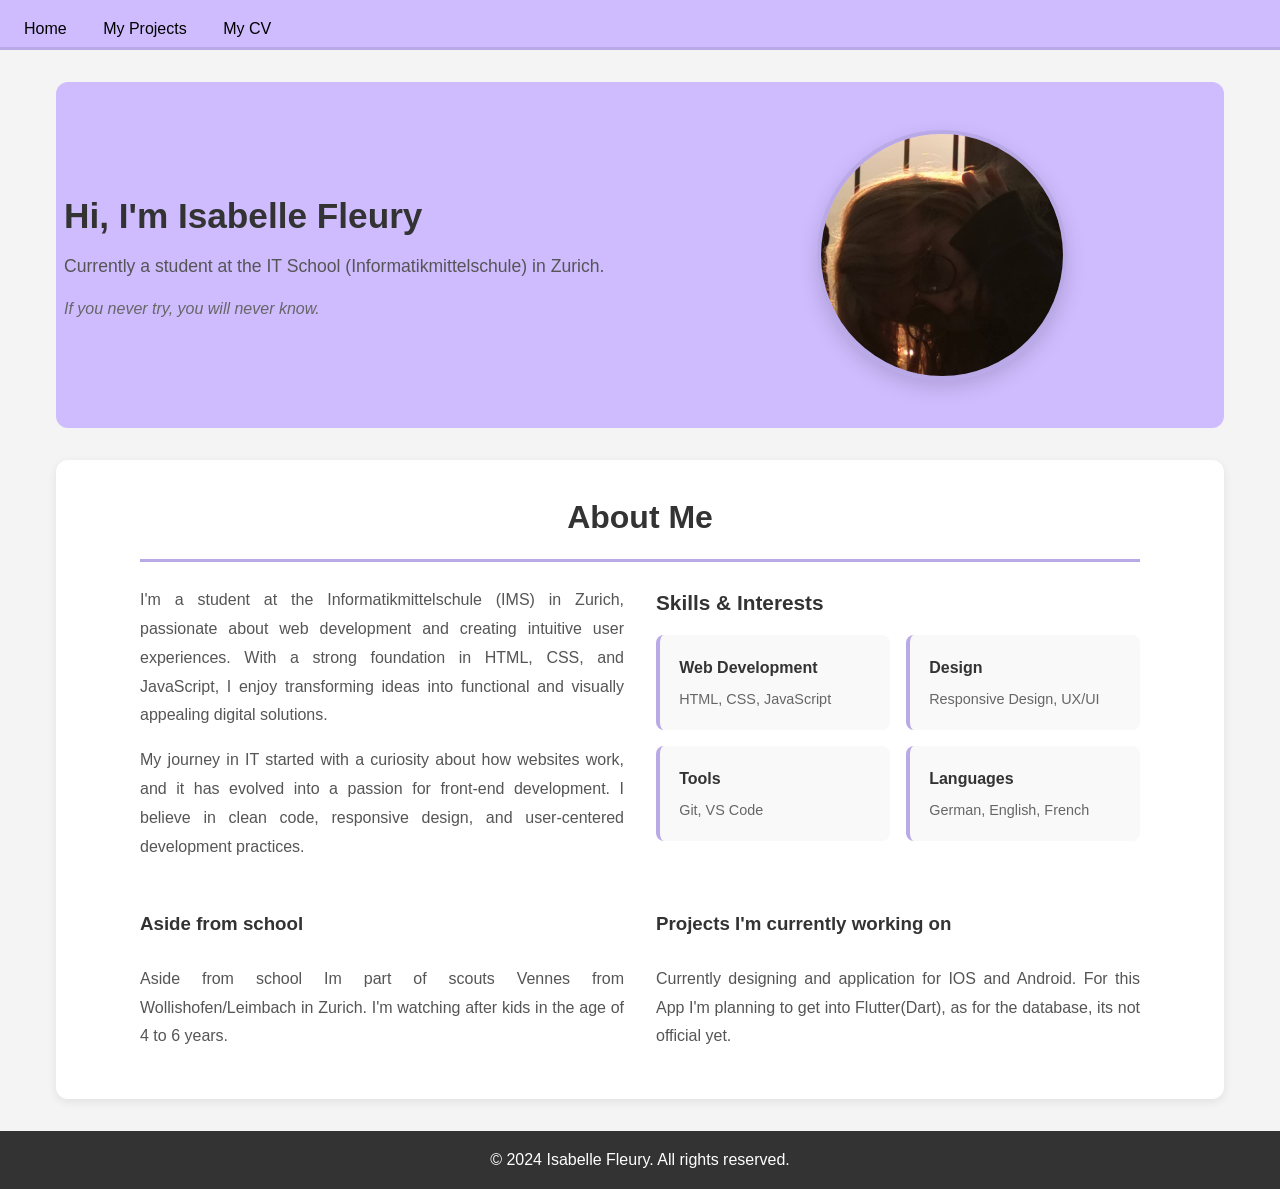
==== index.html @ 9b1eb8cd "Spaces" ====
<!DOCTYPE html>
<html lang="en">

<head>
    <meta charset="UTF-8">
    <meta name="viewport" content="width=device-width, initial-scale=1.0">


    <title>Portfolio - Isabelle Fleury</title>
    <link rel="stylesheet" href="style.css">
</head>

<body>
    <nav class="navbar">
        <div class="container">
            <a class="nav-links" href="index.html">Home</a>
            <a class="nav-links" href="projects.html">My Projects</a>
            <a class="nav-links" href="cv.html">My CV</a>
        </div>
    </nav>

    <main>
        <section class="hero">
            <div class="hero-content">
                <div class="hero-text">
                    <h1>Hi, I'm Isabelle Fleury</h1>
                    <p class="hero-subtitle">
                        Currently a student at the IT School (Informatikmittelschule) in Zurich.
                    </p>
                    <p class="hero-tagline">If you never try, you will never know.</p>
                </div>
                <div class="hero-image">
                    <img src="/img/Izzy.jpg" alt="Isabelle Fleury" class="profile-pic">
                </div>
            </div>
        </section>

        <section id="about" class="about">
            <div class="about-container">
                <h2>About Me</h2>
                <div class="about-content">
                    <div class="about-text">
                        <p>
                            I'm a student at the Informatikmittelschule (IMS) in Zurich, passionate about web
                            development and creating intuitive user experiences. With a strong foundation in HTML, CSS,
                            and JavaScript, I enjoy transforming ideas into functional and visually appealing digital
                            solutions.
                        </p>
                        <p>
                            My journey in IT started with a curiosity about how websites work, and it has evolved into a
                            passion for front-end development. I believe in clean code, responsive design, and
                            user-centered development practices.
                        </p>
                    </div>

                    <div class="skills-section">
                        <h3>Skills & Interests</h3>
                        <div class="skills-grid">
                            <div class="skill-item">
                                <h4>Web Development</h4>
                                <p>HTML, CSS, JavaScript</p>
                            </div>
                            <div class="skill-item">
                                <h4>Design</h4>
                                <p>Responsive Design, UX/UI</p>
                            </div>
                            <div class="skill-item">
                                <h4>Tools</h4>
                                <p>Git, VS Code</p>
                            </div>
                            <div class="skill-item">
                                <h4>Languages</h4>
                                <p>German, English, French</p>
                            </div>
                        </div>
                    </div>

                    <div class="about-text">
                        <h3>Aside from school</h3> <br>
                        <p>
                            Aside from school Im part of scouts Vennes from Wollishofen/Leimbach in Zurich. I'm watching
                            after kids in the age of 4 to 6 years.
                        </p>
                    </div>


                    <div class="about-text">
                        <h3>Projects I'm currently working on</h3> <br>
                        <p>
                            Currently designing and application for IOS and Android.
                            For this App I'm planning to get into Flutter(Dart), as for the database, its not official
                            yet.
                        </p>
                    </div>
                </div>
            </div>
        </section>




    </main>

    <footer>
        <p>&copy; 2024 Isabelle Fleury. All rights reserved.</p>
    </footer>
</body>

</html>
---- style.css ----
* {
    margin: 0;
    padding: 0;
    box-sizing: border-box;
}



body {
    font-family: Arial, sans-serif;
    line-height: 1.6;
    color: #333;
    background-color: #f4f4f4;
}

header {
    background-color: #333;
    color: #fff;
    padding: 1rem;
    text-align: center;
}


main {
    max-width: 1200px;
    margin: 2rem auto;
    padding: 0 1rem;
}

footer {
    background-color: #333;
    color: #fff;
    text-align: center;
    padding: 1rem;
    margin-top: 2rem;
}

/* Navigation bar*/

.links {
    color: blue;
    font-weight: bold;
    text-decoration: none;
}

.nav-links {
    color: black;
    text-decoration: none;
}

nav {
    background-color: #444;
    padding: 0.5rem;
}

nav a {
    color: #fff;
    text-decoration: none;
    padding: 0.5rem 1rem;
    display: inline-block;
    border-top-left-radius: 20%;
    border-top-right-radius: 20%;
}

nav a:hover {
    background-color: #baa9e7;
    text-decoration: none;

}

.navbar {
    color: black;
    background-color: #cfbcff;
    width: 100%;
    height: 50px;
    border-bottom: solid #baa9e7;
}

/* Home site - Landing page */
.logo {
    color: black;
}

.contact {
    color: black;
}

.hero {
    color: black;
    padding: 3rem 0;
    background: #cfbcff;
    border-radius: 12px;
    margin-bottom: 2rem;
}

.hero-content {
    display: flex;
    align-items: center;
    justify-content: space-between;
    gap: 2rem;
    flex-wrap: wrap;
}

.hero-text {
    flex: 1;
    min-width: 300px;
    padding-left: 0.5rem;
}

.hero-text h1 {
    font-size: 2.2rem;
    color: #333;
    margin-bottom: 0.5rem;
}

.hero-subtitle {
    font-size: 1.1rem;
    color: #555;
    margin-bottom: 1rem;
    line-height: 1.6;
}

.hero-tagline {
    font-size: 1rem;
    color: #666;
    font-style: italic;
}

.hero-image {
    flex: 1;
    min-width: 250px;
    display: flex;
    justify-content: center;
    align-items: center;
}

.profile-pic {
    width: 250px;
    height: 250px;
    border-radius: 50%;
    border: 4px solid #baa9e7;
    object-fit: cover;
    box-shadow: 0 8px 20px rgba(0, 0, 0, 0.15);
    transition: transform 0.3s ease;
}

.profile-pic:hover {
    transform: scale(1.05);
}

.about {
    background-color: #fff;
    padding: 2rem;
    border-radius: 12px;
    box-shadow: 0 3px 10px rgba(0, 0, 0, 0.08);
}

.about-container {
    max-width: 1000px;
    margin: 0 auto;
}

.about h2 {
    font-size: 2rem;
    color: #333;
    margin-bottom: 1.5rem;
    text-align: center;
    border-bottom: 3px solid #baa9e7;
    padding-bottom: 1rem;
}

.about-content {
    display: grid;
    grid-template-columns: 1fr 1fr;
    gap: 2rem;
}

.about-text p {
    color: #555;
    line-height: 1.8;
    margin-bottom: 1rem;
    text-align: justify;
}

.skills-section h3 {
    font-size: 1.3rem;
    color: #333;
    margin-bottom: 1rem;
}

.skills-grid {
    display: grid;
    grid-template-columns: repeat(2, 1fr);
    gap: 1rem;
}

.skill-item {
    background-color: #f9f9f9;
    padding: 1.2rem;
    border-radius: 8px;
    border-left: 4px solid #baa9e7;
    transition: transform 0.2s ease, box-shadow 0.2s ease;
}

.skill-item:hover {
    transform: translateY(-2px);
    box-shadow: 0 4px 12px rgba(0, 0, 0, 0.1);
}

.skill-item h4 {
    color: #333;
    margin-bottom: 0.5rem;
    font-size: 1rem;
}

.skill-item p {
    color: #666;
    font-size: 0.9rem;
}

.about-hero-content {
    color: black;
}

/* Project cards + modal */
.card-grid {
    display: flex;
    flex-wrap: wrap;
    justify-content: left;
    gap: 1rem;
    margin-top: 1rem;
}

.card {
    width: 240px;
    height: 340px;
    background-color: #fff;
    border: 1px solid #ddd;
    border-radius: 10px;
    padding: 0.8rem;
    box-shadow: 0 3px 8px rgba(0, 0, 0, 0.06);
    cursor: pointer;
    transition: transform 0.2s ease, box-shadow 0.2s ease;
    display: flex;
    flex-direction: column;
    justify-content: flex-start;
    align-items: stretch;
    overflow: hidden;
}

.project-preview {
    width: 100%;
    height: 160px;
    object-fit: cover;
    border-radius: 8px;
    margin-bottom: 0.6rem;
}


.card:hover {
    transform: translateY(-4px);
    box-shadow: 0 6px 14px rgba(0, 0, 0, 0.1);
}

.card h3 {
    margin-bottom: 0.5rem;
    font-size: 1.1rem;
    color: #333;
}

.card p {
    color: #555;
    font-size: 0.95rem;
    line-height: 1.4;
}

.project-preview {
    width: 100%;
    height: 140px;
    object-fit: cover;
    border-radius: 8px;
    margin-bottom: 0.8rem;
}

.modal-action-button {
    display: none;
    margin-top: 1rem;
    background-color: #5b49d9;
    color: #fff;
    padding: 0.6rem 1rem;
    border-radius: 6px;
    text-decoration: none;
    font-weight: 600;
    border: 1px solid transparent;
    transition: background-color 0.2s ease, transform 0.2s ease;
}

.modal-action-button:hover {
    background-color: #4e3fc0;
    transform: translateY(-1px);
}

.modal-overlay {
    position: fixed;
    inset: 0;
    display: none;
    justify-content: center;
    align-items: center;
    background-color: rgba(0, 0, 0, 0.5);
    z-index: 1000;
}

.modal-overlay.active {
    display: flex;
}

.modal {
    background: #fff;
    border-radius: 12px;
    border: 1px solid #ccc;
    box-shadow: 0 10px 25px rgba(0, 0, 0, 0.2);
    max-width: 520px;
    width: 90%;
    padding: 1.2rem;
    position: relative;
}

.modal-close {
    position: absolute;
    top: 0.6rem;
    right: 0.6rem;
    border: none;
    background: transparent;
    font-size: 1.3rem;
    cursor: pointer;
}

.modal-image {
    display: block;
    width: 100%;
    max-height: 220px;
    object-fit: cover;
    border-radius: 8px;
    margin-bottom: 0.8rem;
}

.modal h2 {
    margin-bottom: 0.7rem;
}

.modal-details {
    margin-top: 0.4rem;
    color: #444;
    line-height: 1.45;
}

@media (max-width: 600px) {
    .navbar {
        height: auto;
        padding: 0.8rem;
    }

    .card {
        padding: 0.9rem;
    }

    .hero-content {
        flex-direction: column;
        text-align: center;
    }

    .hero-text h1 {
        font-size: 1.8rem;
    }

    .about-content {
        grid-template-columns: 1fr;
    }

    .skills-grid {
        grid-template-columns: 1fr;
    }

    .profile-pic {
        width: 200px;
        height: 200px;
    }

    .about h2 {
        font-size: 1.5rem;
    }
}

/* Pixelart Game Styles */
.pixel-title {
    font-family: 'Press Start 2P', cursive;
    color: #333;
    text-align: center;
    margin-bottom: 1rem;
    font-size: 1.5rem;
    letter-spacing: 2px;
}

.game-instructions {
    font-family: 'Press Start 2P', cursive;
    color: #666;
    text-align: center;
    margin-bottom: 1rem;
    font-size: 0.6rem;
}

.game-container {
    position: relative;
    width: 100%;
    height: 600px;
    background: linear-gradient(180deg, #87CEEB 0%, #E0F6FF 100%);
    border: 4px solid #333;
    margin: 1rem 0;
    overflow: hidden;
    box-shadow: 8px 8px 0px rgba(0, 0, 0, 0.2);
}

.game-sky {
    position: absolute;
    width: 100%;
    height: 450px;
    background: linear-gradient(180deg, #87CEEB 0%, #E0F6FF 100%);
}

.game-ground {
    position: absolute;
    bottom: 0;
    width: 100%;
    height: 150px;
    background:
        repeating-linear-gradient(90deg,
            #2D5016 0px,
            #2D5016 40px,
            #3A6B1F 40px,
            #3A6B1F 80px),
        repeating-linear-gradient(0deg,
            #228B22 0px,
            #228B22 30px,
            #1a6b1a 30px,
            #1a6b1a 60px,
            #2D5016 60px,
            #2D5016 90px,
            #3A6B1F 90px,
            #3A6B1F 120px);
    background-size: 80px 120px;
    border-top: 4px solid #333;
    box-shadow: inset 0 0 0 2px #333;
}

/* Player Character - Izzy Profile Picture */
.player {
    position: absolute;
    width: 80px;
    height: 80px;
    bottom: 150px;
    left: 350px;
    border-radius: 50%;
    background: url('/img/Izzy.jpg') center/cover no-repeat;
    border: 3px solid #333;
    box-shadow: 0 4px 8px rgba(0, 0, 0, 0.3);
    box-sizing: border-box;
}

/* Project Blocks - Pixelart Style */
.project-block {
    position: absolute;
    width: 100px;
    height: 100px;
    background: #FFA500 100%;
    border: 3px solid #333;
    cursor: pointer;
    transition: transform 0.1s;
    display: flex;
    align-items: center;
    justify-content: center;
    box-shadow: 3px 3px 0px rgba(0, 0, 0, 0.3), inset -2px -2px 0px rgba(0, 0, 0, 0.2);
}

.project-block:hover {
    transform: scale(1.05);
}

.block-content {
    font-family: 'Press Start 2P', cursive;
    font-size: 1.2rem;
    color: #333;
    font-weight: bold;
    text-shadow: 2px 2px 0px rgba(0, 0, 0, 0.3);
}

.block-image {
    width: 100%;
    height: 100%;
    object-fit: cover;
    border: 2px solid #333;
}

/* Pixelart Modal */
.pixel-modal-overlay {
    position: fixed;
    inset: 0;
    display: none;
    justify-content: center;
    align-items: center;
    background-color: rgba(0, 0, 0, 0.7);
    z-index: 1000;
}

.pixel-modal-overlay.active {
    display: flex;
}

.pixel-modal {
    background: #FFA500 50%;
    border: 6px solid #333;
    box-shadow: 10px 10px 0px rgba(0, 0, 0, 0.4);
    max-width: 800px;
    width: 90%;
    padding: 2rem;
    position: relative;
}

.pixel-modal-header {
    display: flex;
    justify-content: space-between;
    align-items: center;
    margin-bottom: 1.5rem;
    border-bottom: 3px dashed #333;
    padding-bottom: 1rem;
}

.pixel-modal-header h2 {
    font-family: 'Press Start 2P', cursive;
    color: #333;
    font-size: 1.2rem;
    margin: 0;
}

.pixel-modal-close {
    font-family: 'Press Start 2P', cursive;
    background: #FF6B6B;
    color: #fff;
    border: 3px solid #333;
    padding: 0.5rem 1rem;
    cursor: pointer;
    font-size: 1rem;
    box-shadow: 3px 3px 0px rgba(0, 0, 0, 0.3);
    transition: all 0.1s;
}

.pixel-modal-close:hover {
    transform: translate(-2px, -2px);
    box-shadow: 5px 5px 0px rgba(0, 0, 0, 0.3);
}

.pixel-modal-close:active {
    transform: translate(0, 0);
    box-shadow: 2px 2px 0px rgba(0, 0, 0, 0.3);
}

.pixel-modal-content {
    text-align: center;
}

.pixel-modal-image {
    width: 100%;
    max-width: 300px;
    height: auto;
    border: 3px solid #333;
    margin-bottom: 1.5rem;
    box-shadow: 4px 4px 0px rgba(0, 0, 0, 0.3);
}

.pixel-text {
    font-family: 'Press Start 2P', cursive;
    color: #333;
    font-size: 1rem;
    line-height: 1.6;
    margin-bottom: 1rem;
    background: rgba(255, 255, 255, 0.5);
    padding: 1rem;
    border: 2px solid #333;
}

.pixel-button {
    display: inline-block;
    font-family: 'Press Start 2P', cursive;
    background: #5b49d9;
    color: #fff;
    padding: 0.8rem 1.5rem;
    border: 3px solid #333;
    text-decoration: none;
    font-size: 0.7rem;
    cursor: pointer;
    box-shadow: 4px 4px 0px rgba(0, 0, 0, 0.3);
    transition: all 0.1s;
    margin-top: 1rem;
}

.pixel-button:hover {
    transform: translate(-2px, -2px);
    box-shadow: 6px 6px 0px rgba(0, 0, 0, 0.3);
}

.pixel-button:active {
    transform: translate(0, 0);
    box-shadow: 2px 2px 0px rgba(0, 0, 0, 0.3);
}
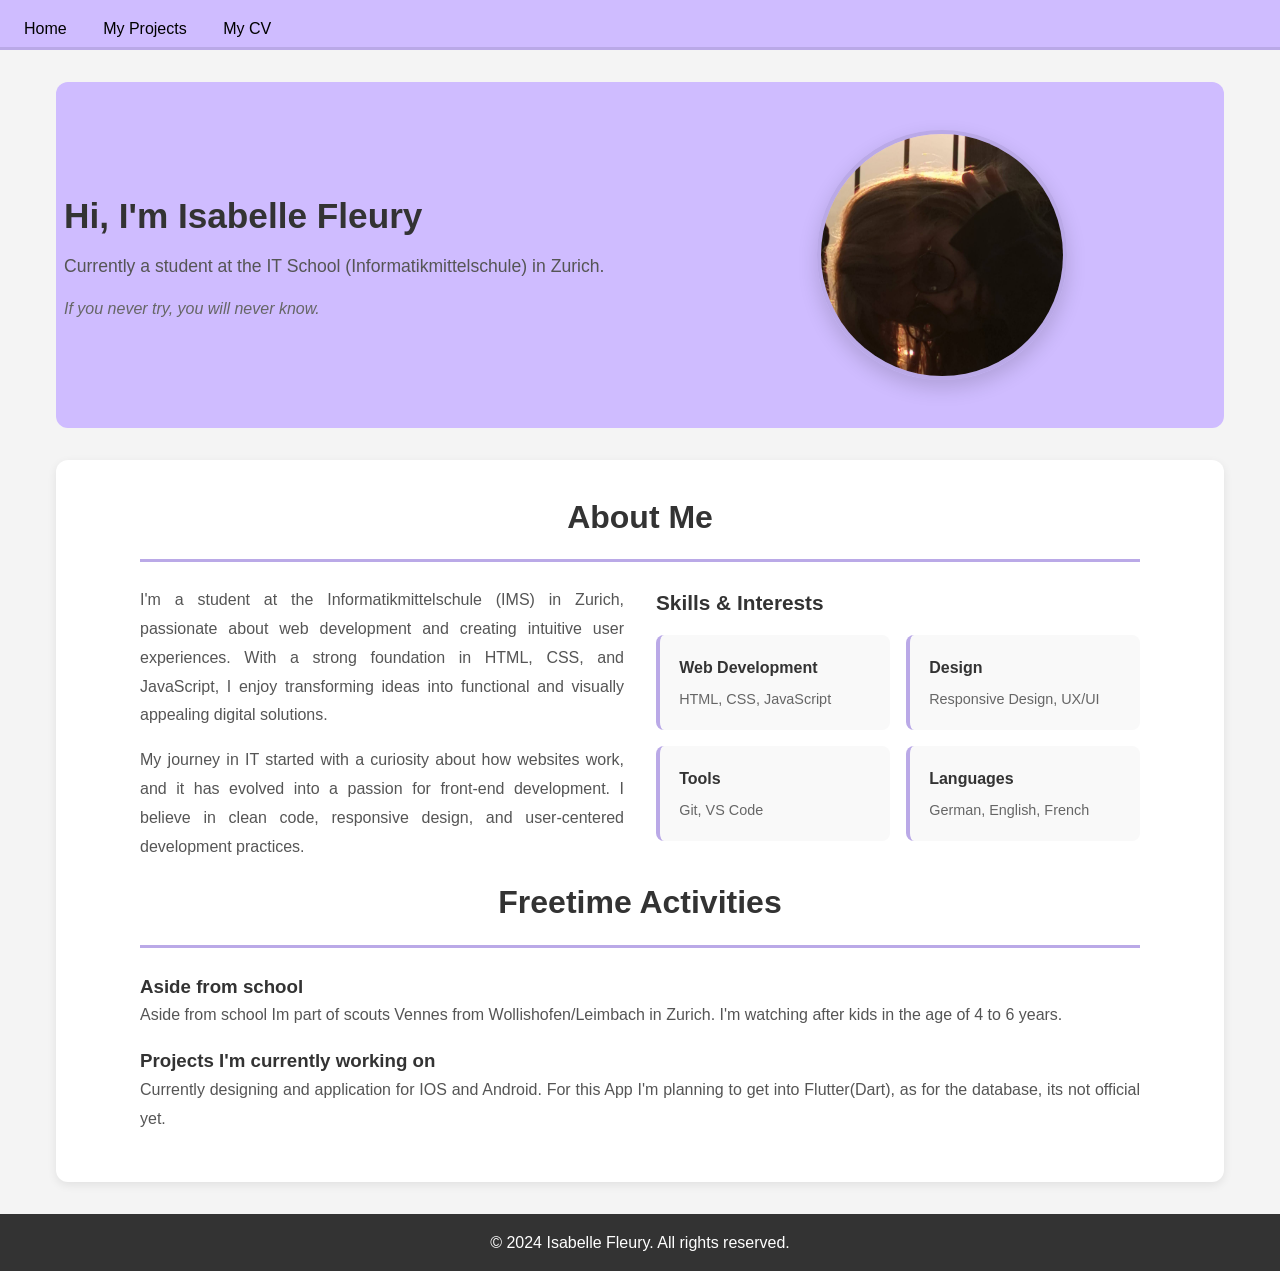
==== commit 30787ef4: "Home deisgn" ====
--- a/index.html
+++ b/index.html
@@ -74,23 +74,29 @@
                             </div>
                         </div>
                     </div>
-
+                </div>
+                <div classe="about-content">
+                    <h2>Freetime Activities</h2>
                     <div class="about-text">
-                        <h3>Aside from school</h3> <br>
-                        <p>
-                            Aside from school Im part of scouts Vennes from Wollishofen/Leimbach in Zurich. I'm watching
-                            after kids in the age of 4 to 6 years.
-                        </p>
-                    </div>
+                        <div>
+                            <h3>Aside from school</h3>
+                            <p>
+                                Aside from school Im part of scouts Vennes from Wollishofen/Leimbach in Zurich. I'm
+                                watching
+                                after kids in the age of 4 to 6 years.
+                            </p>
 
 
-                    <div class="about-text">
-                        <h3>Projects I'm currently working on</h3> <br>
-                        <p>
-                            Currently designing and application for IOS and Android.
-                            For this App I'm planning to get into Flutter(Dart), as for the database, its not official
-                            yet.
-                        </p>
+                            <div>
+                                <h3>Projects I'm currently working on</h3>
+                                <p>
+                                    Currently designing and application for IOS and Android.
+                                    For this App I'm planning to get into Flutter(Dart), as for the database, its not
+                                    official
+                                    yet.
+                                </p>
+                            </div>
+                        </div>
                     </div>
                 </div>
             </div>
--- a/style.css
+++ b/style.css
@@ -181,6 +181,7 @@
     margin-bottom: 1rem;
     text-align: justify;
 }
+
 
 .skills-section h3 {
     font-size: 1.3rem;
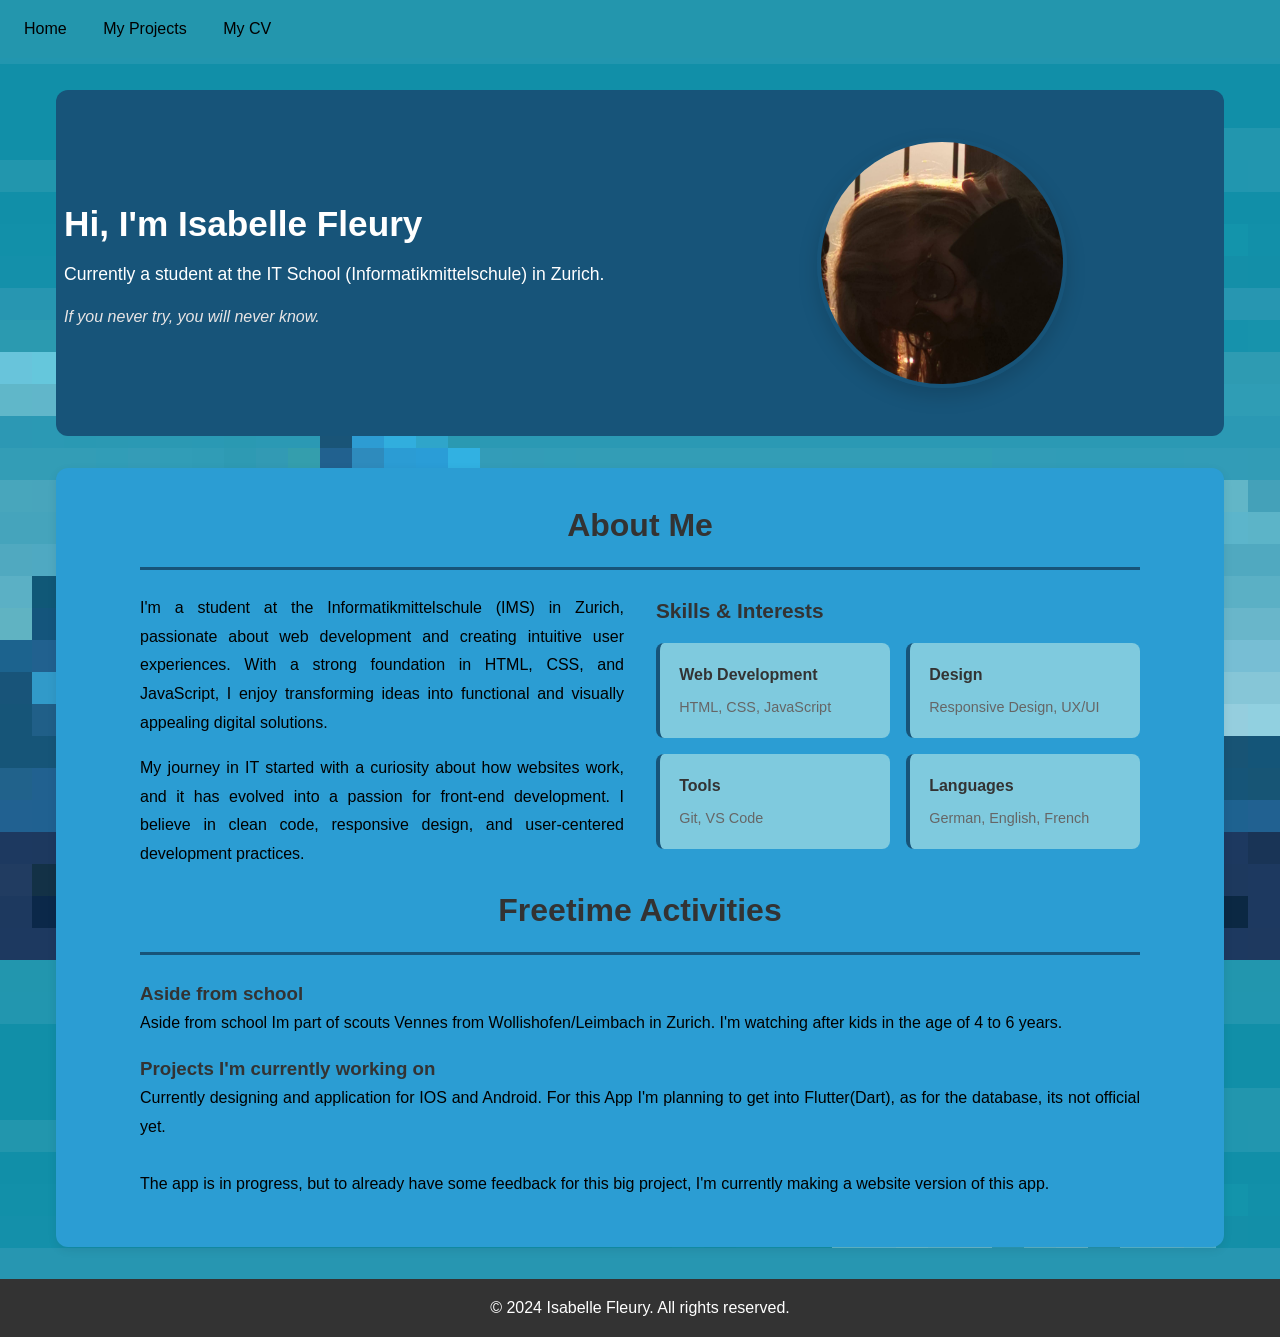
==== commit 55713327: "Color changes / pixel style" ====
--- a/index.html
+++ b/index.html
@@ -10,7 +10,7 @@
     <link rel="stylesheet" href="style.css">
 </head>
 
-<body>
+<body class="background">
     <nav class="navbar">
         <div class="container">
             <a class="nav-links" href="index.html">Home</a>
@@ -86,14 +86,16 @@
                                 after kids in the age of 4 to 6 years.
                             </p>
 
-
                             <div>
                                 <h3>Projects I'm currently working on</h3>
                                 <p>
                                     Currently designing and application for IOS and Android.
                                     For this App I'm planning to get into Flutter(Dart), as for the database, its not
-                                    official
-                                    yet.
+                                    official yet.
+                                    <br><br>
+                                    The app is in progress, but to already have some feedback for this big project, I'm
+                                    currently making a website
+                                    version of this app.
                                 </p>
                             </div>
                         </div>
@@ -101,10 +103,6 @@
                 </div>
             </div>
         </section>
-
-
-
-
     </main>
 
     <footer>
--- a/style.css
+++ b/style.css
@@ -4,13 +4,15 @@
     box-sizing: border-box;
 }
 
-
-
 body {
     font-family: Arial, sans-serif;
     line-height: 1.6;
     color: #333;
     background-color: #f4f4f4;
+}
+
+.background {
+    background-image: url("./img/site-background.png");
 }
 
 header {
@@ -19,7 +21,6 @@
     padding: 1rem;
     text-align: center;
 }
-
 
 main {
     max-width: 1200px;
@@ -49,7 +50,7 @@
 }
 
 nav {
-    background-color: #444;
+    background-color: #2396ad;
     padding: 0.5rem;
 }
 
@@ -58,17 +59,15 @@
     text-decoration: none;
     padding: 0.5rem 1rem;
     display: inline-block;
-    border-top-left-radius: 20%;
-    border-top-right-radius: 20%;
+    border-radius: 12px;
 }
 
 nav a:hover {
-    background-color: #baa9e7;
+    background-color: #2b9dd3;
     text-decoration: none;
-
-}
-
-.navbar {
+}
+
+nav a .navbar {
     color: black;
     background-color: #cfbcff;
     width: 100%;
@@ -82,13 +81,13 @@
 }
 
 .contact {
-    color: black;
+    color: white;
 }
 
 .hero {
-    color: black;
+    color: white;
     padding: 3rem 0;
-    background: #cfbcff;
+    background: #175479;
     border-radius: 12px;
     margin-bottom: 2rem;
 }
@@ -109,20 +108,20 @@
 
 .hero-text h1 {
     font-size: 2.2rem;
-    color: #333;
+    color: white;
     margin-bottom: 0.5rem;
 }
 
 .hero-subtitle {
     font-size: 1.1rem;
-    color: #555;
+    color: white;
     margin-bottom: 1rem;
     line-height: 1.6;
 }
 
 .hero-tagline {
     font-size: 1rem;
-    color: #666;
+    color: rgb(232, 229, 229);
     font-style: italic;
 }
 
@@ -138,7 +137,7 @@
     width: 250px;
     height: 250px;
     border-radius: 50%;
-    border: 4px solid #baa9e7;
+    border: 4px solid #175479;
     object-fit: cover;
     box-shadow: 0 8px 20px rgba(0, 0, 0, 0.15);
     transition: transform 0.3s ease;
@@ -149,7 +148,7 @@
 }
 
 .about {
-    background-color: #fff;
+    background-color: #2b9dd3;
     padding: 2rem;
     border-radius: 12px;
     box-shadow: 0 3px 10px rgba(0, 0, 0, 0.08);
@@ -165,7 +164,7 @@
     color: #333;
     margin-bottom: 1.5rem;
     text-align: center;
-    border-bottom: 3px solid #baa9e7;
+    border-bottom: 3px solid #175479;
     padding-bottom: 1rem;
 }
 
@@ -176,12 +175,11 @@
 }
 
 .about-text p {
-    color: #555;
+    color: black;
     line-height: 1.8;
     margin-bottom: 1rem;
     text-align: justify;
 }
-
 
 .skills-section h3 {
     font-size: 1.3rem;
@@ -196,10 +194,10 @@
 }
 
 .skill-item {
-    background-color: #f9f9f9;
+    background-color: #7fcade;
     padding: 1.2rem;
     border-radius: 8px;
-    border-left: 4px solid #baa9e7;
+    border-left: 4px solid #175479;
     transition: transform 0.2s ease, box-shadow 0.2s ease;
 }
 
@@ -423,42 +421,62 @@
 
 .game-sky {
     position: absolute;
-    width: 100%;
-    height: 450px;
+    top: 0;
+    left: 0;
+    width: 100%;
+    height: 460px;
     background: linear-gradient(180deg, #87CEEB 0%, #E0F6FF 100%);
+    overflow: hidden;
+}
+
+.game-sky img {
+    position: absolute;
+    top: 0;
+    left: 0;
+    width: 100%;
+    height: 100%;
+    object-fit: cover;
+    display: block;
 }
 
 .game-ground {
     position: absolute;
     bottom: 0;
     width: 100%;
-    height: 150px;
+    height: 140px;
     background:
+        linear-gradient(180deg, #6f3f20 0%, #6f3f20 30%, #4f2a16 30%, #4f2a16 50%, #381f11 50%, #381f11 100%),
         repeating-linear-gradient(90deg,
-            #2D5016 0px,
-            #2D5016 40px,
-            #3A6B1F 40px,
-            #3A6B1F 80px),
+            rgba(255, 255, 255, 0.08) 0px,
+            rgba(255, 255, 255, 0.08) 16px,
+            transparent 16px,
+            transparent 32px),
         repeating-linear-gradient(0deg,
-            #228B22 0px,
-            #228B22 30px,
-            #1a6b1a 30px,
-            #1a6b1a 60px,
-            #2D5016 60px,
-            #2D5016 90px,
-            #3A6B1F 90px,
-            #3A6B1F 120px);
-    background-size: 80px 120px;
-    border-top: 4px solid #333;
-    box-shadow: inset 0 0 0 2px #333;
+            rgba(255, 255, 255, 0.08) 0px,
+            rgba(255, 255, 255, 0.08) 16px,
+            transparent 16px,
+            transparent 32px),
+        repeating-linear-gradient(90deg,
+            rgba(0, 0, 0, 0.08) 0px,
+            rgba(0, 0, 0, 0.08) 8px,
+            transparent 8px,
+            transparent 16px),
+        repeating-linear-gradient(0deg,
+            rgba(0, 0, 0, 0.08) 0px,
+            rgba(0, 0, 0, 0.08) 8px,
+            transparent 8px,
+            transparent 16px);
+    background-size: 32px 32px, 32px 32px, 32px 32px, 16px 16px, 16px 16px;
+    background-blend-mode: normal, normal, normal, multiply, multiply;
+    border-top: 4px solid #331a0c;
+    box-shadow: inset 0 0 0 2px #331a0c;
 }
 
 /* Player Character - Izzy Profile Picture */
 .player {
     position: absolute;
-    width: 80px;
-    height: 80px;
-    bottom: 150px;
+    width: 70px;
+    height: 70px;
     left: 350px;
     border-radius: 50%;
     background: url('/img/Izzy.jpg') center/cover no-repeat;
@@ -470,8 +488,8 @@
 /* Project Blocks - Pixelart Style */
 .project-block {
     position: absolute;
-    width: 100px;
-    height: 100px;
+    width: 90px;
+    height: 90px;
     background: #FFA500 100%;
     border: 3px solid #333;
     cursor: pointer;
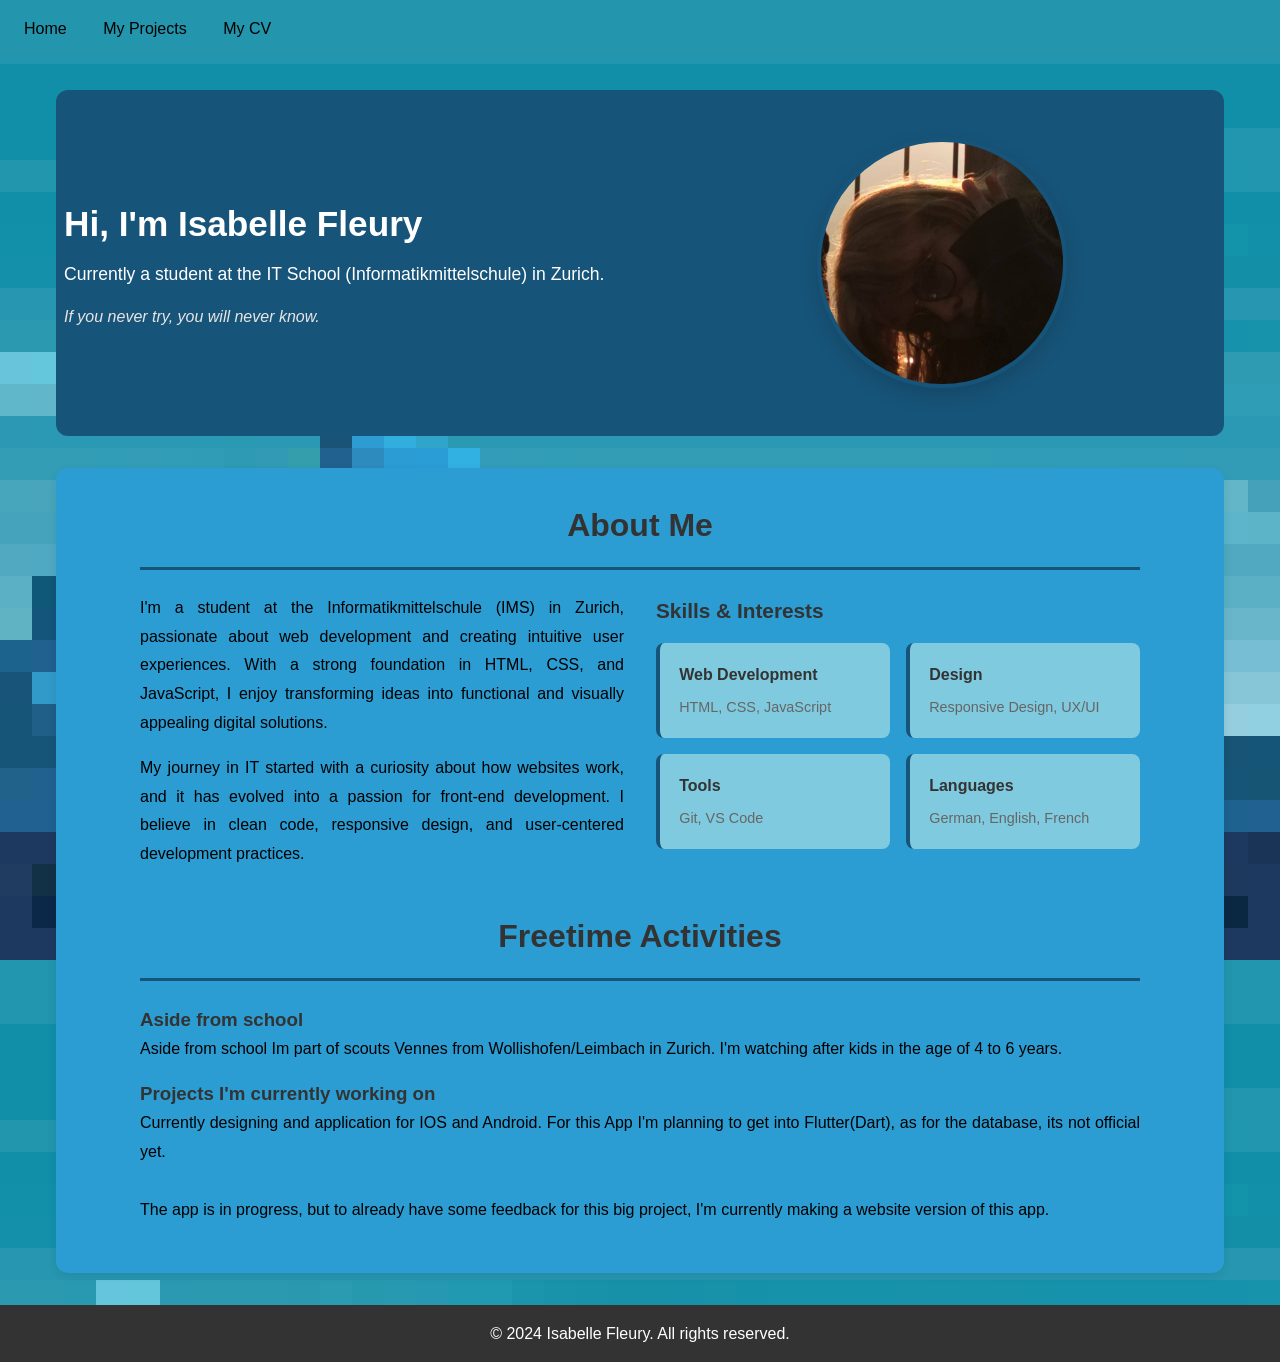
==== commit 24d00926: "responsive on phone" ====
--- a/index.html
+++ b/index.html
@@ -75,6 +75,7 @@
                         </div>
                     </div>
                 </div>
+                <br>
                 <div classe="about-content">
                     <h2>Freetime Activities</h2>
                     <div class="about-text">
--- a/style.css
+++ b/style.css
@@ -519,6 +519,46 @@
     border: 2px solid #333;
 }
 
+/* Mobile responsive game layout */
+@media (max-width: 700px) {
+    .game-container {
+        height: min(520px, 70vh);
+    }
+
+    .game-instructions {
+        font-size: 0.75rem;
+        padding: 0 0.5rem;
+    }
+
+    .player {
+        width: 60px;
+        height: 60px;
+    }
+
+    .project-block {
+        width: 75px;
+        height: 75px;
+    }
+
+    .project-block:hover {
+        transform: none;
+    }
+}
+
+@media (max-width: 500px) {
+    .game-container {
+        height: min(460px, 65vh);
+    }
+
+    .pixel-title {
+        font-size: 1.2rem;
+    }
+
+    .game-instructions {
+        font-size: 0.7rem;
+    }
+}
+
 /* Pixelart Modal */
 .pixel-modal-overlay {
     position: fixed;
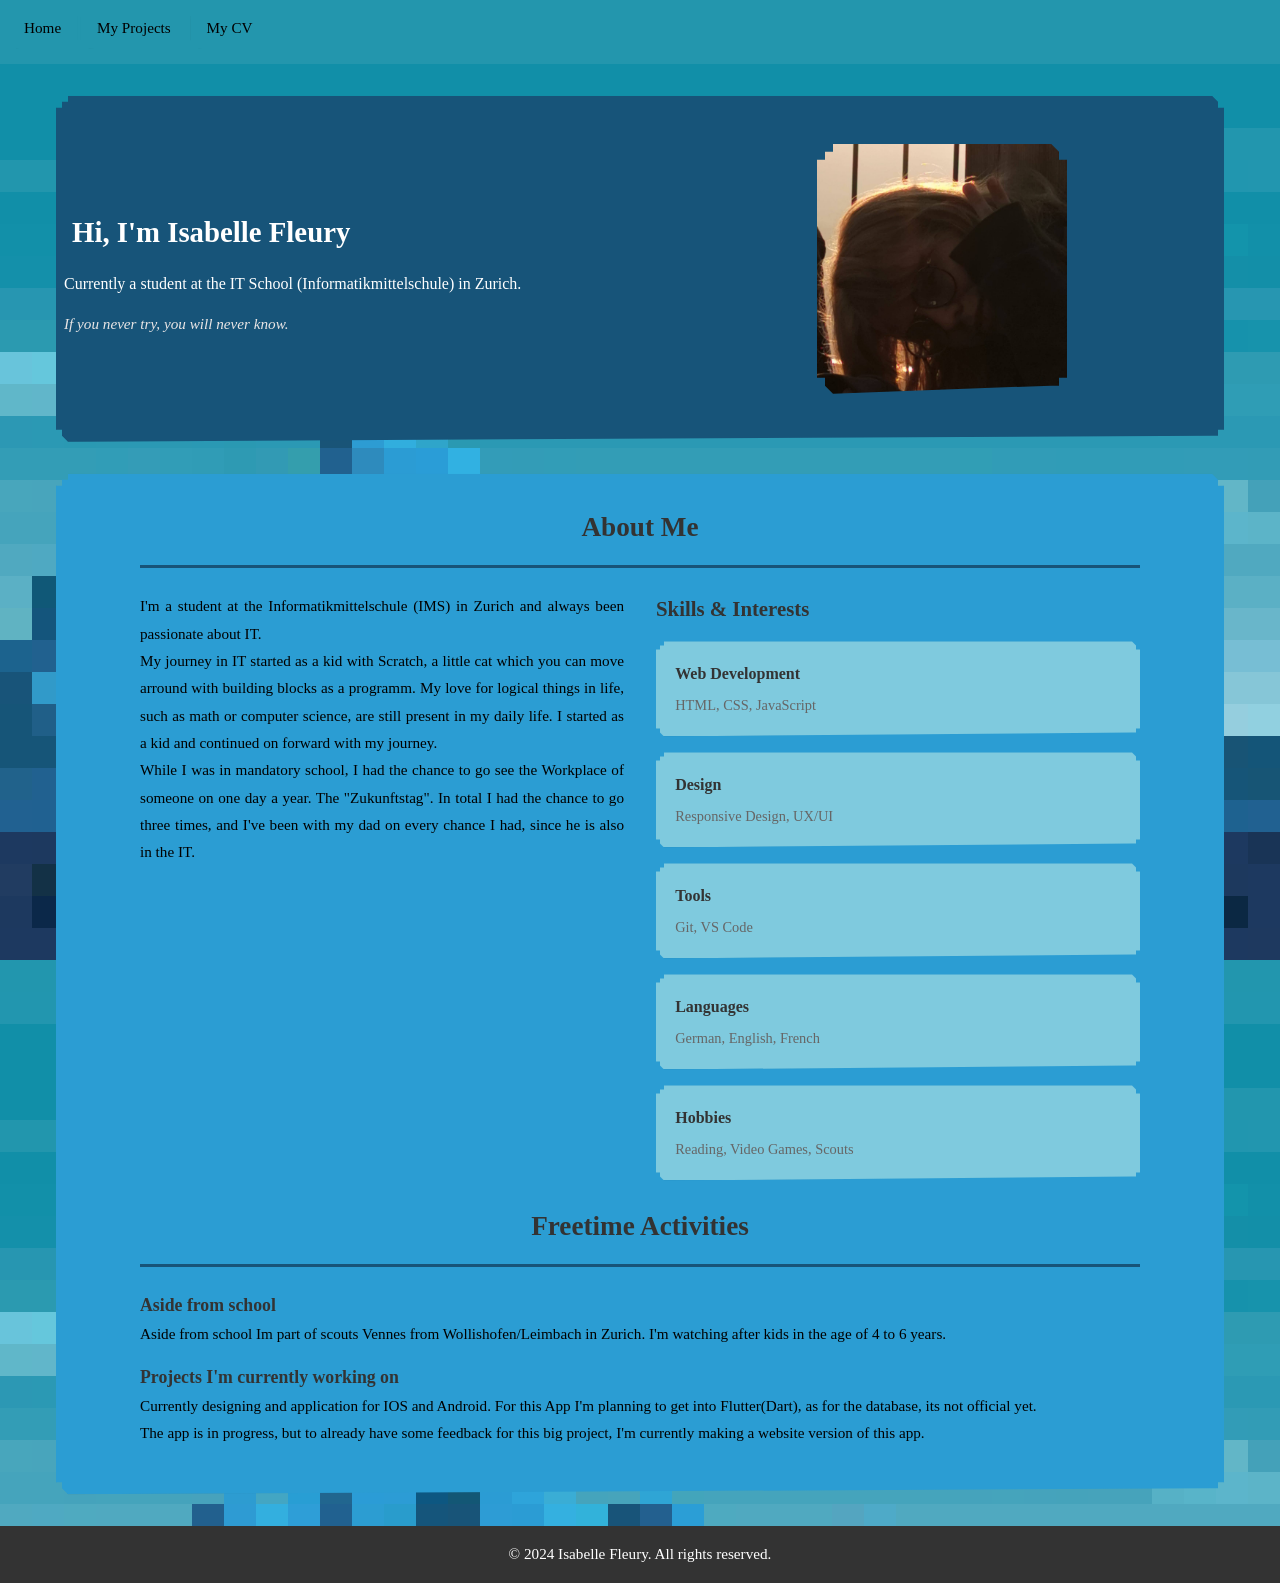
==== commit 3e3c2178: "Content" ====
--- a/index.html
+++ b/index.html
@@ -8,6 +8,7 @@
 
     <title>Portfolio - Isabelle Fleury</title>
     <link rel="stylesheet" href="style.css">
+    <link href="https://fonts.googleapis.com/css2?family=Press+Start+2P&display=swap" rel="stylesheet">
 </head>
 
 <body class="background">
@@ -30,7 +31,7 @@
                     <p class="hero-tagline">If you never try, you will never know.</p>
                 </div>
                 <div class="hero-image">
-                    <img src="/img/Izzy.jpg" alt="Isabelle Fleury" class="profile-pic">
+                    <img src="./img/Izzy.jpg" alt="Isabelle Fleury" class="profile-pic">
                 </div>
             </div>
         </section>
@@ -41,15 +42,18 @@
                 <div class="about-content">
                     <div class="about-text">
                         <p>
-                            I'm a student at the Informatikmittelschule (IMS) in Zurich, passionate about web
-                            development and creating intuitive user experiences. With a strong foundation in HTML, CSS,
-                            and JavaScript, I enjoy transforming ideas into functional and visually appealing digital
-                            solutions.
-                        </p>
-                        <p>
-                            My journey in IT started with a curiosity about how websites work, and it has evolved into a
-                            passion for front-end development. I believe in clean code, responsive design, and
-                            user-centered development practices.
+                            I'm a student at the Informatikmittelschule (IMS) in Zurich and always been passionate about
+                            IT.
+                            <br>
+                            My journey in IT started as a kid with Scratch, a little cat which you can move arround with
+                            building blocks as
+                            a programm. My love for logical things in life, such as math or computer science, are still
+                            present in my daily life.
+                            I started as a kid and continued on forward with my journey. <br>
+                            While I was in mandatory school, I had the chance to go see the Workplace of someone on one
+                            day a year. The "Zukunftstag".
+                            In total I had the chance to go three times, and I've been with my dad on every chance I
+                            had, since he is also in the IT.
                         </p>
                     </div>
 
@@ -72,6 +76,10 @@
                                 <h4>Languages</h4>
                                 <p>German, English, French</p>
                             </div>
+                            <div class="skill-item">
+                                <h4>Hobbies</h4>
+                                <p>Reading, Video Games, Scouts</p>
+                            </div>
                         </div>
                     </div>
                 </div>
@@ -92,8 +100,7 @@
                                 <p>
                                     Currently designing and application for IOS and Android.
                                     For this App I'm planning to get into Flutter(Dart), as for the database, its not
-                                    official yet.
-                                    <br><br>
+                                    official yet.<br>
                                     The app is in progress, but to already have some feedback for this big project, I'm
                                     currently making a website
                                     version of this app.
--- a/style.css
+++ b/style.css
@@ -2,10 +2,11 @@
     margin: 0;
     padding: 0;
     box-sizing: border-box;
+    font-family: "Press Start 2P";
 }
 
 body {
-    font-family: Arial, sans-serif;
+    font-size: 0.95rem;
     line-height: 1.6;
     color: #333;
     background-color: #f4f4f4;
@@ -13,6 +14,10 @@
 
 .background {
     background-image: url("./img/site-background.png");
+}
+
+.background2 {
+    background-color: #fcc025;
 }
 
 header {
@@ -49,8 +54,18 @@
     text-decoration: none;
 }
 
-nav {
+.navbar {
     background-color: #2396ad;
+    padding: 0.5rem;
+}
+
+.navbar-game {
+    background-color: #fdde5b;
+    padding: 0.5rem;
+}
+
+.navbar-game a:hover {
+    background-color: #fcc025;
     padding: 0.5rem;
 }
 
@@ -59,7 +74,13 @@
     text-decoration: none;
     padding: 0.5rem 1rem;
     display: inline-block;
-    border-radius: 12px;
+    border-radius: 0;
+    overflow: hidden;
+    clip-path: polygon(0 8px, 4px 8px, 4px 4px, 8px 4px, 8px 0,
+            calc(100% - 8px) 0, calc(100% - 4px) 4px, calc(100% - 4px) 8px, 100% 8px,
+            100% calc(100% - 8px), calc(100% - 4px) calc(100% - 8px), calc(100% - 4px) calc(100% - 4px), calc(100% - 8px) calc(100% - 4px),
+            8px 100%, 4px calc(100% - 4px), 4px calc(100% - 8px), 0 calc(100% - 8px));
+    box-shadow: 0 4px 10px rgba(0, 0, 0, 0.12);
 }
 
 nav a:hover {
@@ -88,8 +109,14 @@
     color: white;
     padding: 3rem 0;
     background: #175479;
-    border-radius: 12px;
+    border-radius: 0;
+    overflow: hidden;
+    clip-path: polygon(0 12px, 6px 12px, 6px 6px, 12px 6px, 12px 0,
+            calc(100% - 12px) 0, calc(100% - 6px) 6px, calc(100% - 6px) 12px, 100% 12px,
+            100% calc(100% - 12px), calc(100% - 6px) calc(100% - 12px), calc(100% - 6px) calc(100% - 6px), calc(100% - 12px) calc(100% - 6px),
+            12px 100%, 6px calc(100% - 6px), 6px calc(100% - 12px), 0 calc(100% - 12px));
     margin-bottom: 2rem;
+    box-shadow: 0 10px 18px rgba(0, 0, 0, 0.12);
 }
 
 .hero-content {
@@ -107,20 +134,21 @@
 }
 
 .hero-text h1 {
-    font-size: 2.2rem;
+    font-size: 1.8rem;
     color: white;
     margin-bottom: 0.5rem;
+    padding: 0.5rem;
 }
 
 .hero-subtitle {
-    font-size: 1.1rem;
+    font-size: 1rem;
     color: white;
     margin-bottom: 1rem;
     line-height: 1.6;
 }
 
 .hero-tagline {
-    font-size: 1rem;
+    font-size: 0.95rem;
     color: rgb(232, 229, 229);
     font-style: italic;
 }
@@ -131,16 +159,20 @@
     display: flex;
     justify-content: center;
     align-items: center;
+
 }
 
 .profile-pic {
     width: 250px;
     height: 250px;
-    border-radius: 50%;
-    border: 4px solid #175479;
     object-fit: cover;
-    box-shadow: 0 8px 20px rgba(0, 0, 0, 0.15);
+    box-shadow: 0 10px 20px rgba(0, 0, 0, 0.12);
     transition: transform 0.3s ease;
+    overflow: hidden;
+    clip-path: polygon(0 16px, 8px 16px, 8px 8px, 16px 8px, 16px 0,
+            calc(100% - 16px) 0, calc(100% - 8px) 8px, calc(100% - 8px) 16px, 100% 16px,
+            100% calc(100% - 16px), calc(100% - 8px) calc(100% - 16px), calc(100% - 8px) calc(100% - 8px), calc(100% - 16px) calc(100% - 8px),
+            16px 100%, 8px calc(100% - 8px), 8px calc(100% - 16px), 0 calc(100% - 16px));
 }
 
 .profile-pic:hover {
@@ -150,8 +182,13 @@
 .about {
     background-color: #2b9dd3;
     padding: 2rem;
-    border-radius: 12px;
-    box-shadow: 0 3px 10px rgba(0, 0, 0, 0.08);
+    border-radius: 0;
+    overflow: hidden;
+    clip-path: polygon(0 12px, 6px 12px, 6px 6px, 12px 6px, 12px 0,
+            calc(100% - 12px) 0, calc(100% - 6px) 6px, calc(100% - 6px) 12px, 100% 12px,
+            100% calc(100% - 12px), calc(100% - 6px) calc(100% - 12px), calc(100% - 6px) calc(100% - 6px), calc(100% - 12px) calc(100% - 6px),
+            12px 100%, 6px calc(100% - 6px), 6px calc(100% - 12px), 0 calc(100% - 12px));
+    box-shadow: 0 8px 18px rgba(0, 0, 0, 0.12);
 }
 
 .about-container {
@@ -160,7 +197,7 @@
 }
 
 .about h2 {
-    font-size: 2rem;
+    font-size: 1.7rem;
     color: #333;
     margin-bottom: 1.5rem;
     text-align: center;
@@ -189,16 +226,20 @@
 
 .skills-grid {
     display: grid;
-    grid-template-columns: repeat(2, 1fr);
     gap: 1rem;
 }
 
 .skill-item {
     background-color: #7fcade;
     padding: 1.2rem;
-    border-radius: 8px;
-    border-left: 4px solid #175479;
+    border-radius: 0;
+    overflow: hidden;
+    clip-path: polygon(0 8px, 4px 8px, 4px 4px, 8px 4px, 8px 0,
+            calc(100% - 8px) 0, calc(100% - 4px) 4px, calc(100% - 4px) 8px, 100% 8px,
+            100% calc(100% - 8px), calc(100% - 4px) calc(100% - 8px), calc(100% - 4px) calc(100% - 4px), calc(100% - 8px) calc(100% - 4px),
+            8px 100%, 4px calc(100% - 4px), 4px calc(100% - 8px), 0 calc(100% - 8px));
     transition: transform 0.2s ease, box-shadow 0.2s ease;
+    box-shadow: 0 4px 12px rgba(0, 0, 0, 0.08);
 }
 
 .skill-item:hover {
@@ -234,10 +275,14 @@
     width: 240px;
     height: 340px;
     background-color: #fff;
-    border: 1px solid #ddd;
-    border-radius: 10px;
+    border-radius: 0;
+    overflow: hidden;
+    clip-path: polygon(0 10px, 5px 10px, 5px 5px, 10px 5px, 10px 0,
+            calc(100% - 10px) 0, calc(100% - 5px) 5px, calc(100% - 5px) 10px, 100% 10px,
+            100% calc(100% - 10px), calc(100% - 5px) calc(100% - 10px), calc(100% - 5px) calc(100% - 5px), calc(100% - 10px) calc(100% - 5px),
+            10px 100%, 5px calc(100% - 5px), 5px calc(100% - 10px), 0 calc(100% - 10px));
     padding: 0.8rem;
-    box-shadow: 0 3px 8px rgba(0, 0, 0, 0.06);
+    box-shadow: 0 6px 16px rgba(0, 0, 0, 0.08);
     cursor: pointer;
     transition: transform 0.2s ease, box-shadow 0.2s ease;
     display: flex;
@@ -251,7 +296,7 @@
     width: 100%;
     height: 160px;
     object-fit: cover;
-    border-radius: 8px;
+    border-radius: 0;
     margin-bottom: 0.6rem;
 }
 
@@ -277,8 +322,14 @@
     width: 100%;
     height: 140px;
     object-fit: cover;
-    border-radius: 8px;
+    border-radius: 0;
+    overflow: hidden;
+    clip-path: polygon(0 8px, 4px 8px, 4px 4px, 8px 4px, 8px 0,
+            calc(100% - 8px) 0, calc(100% - 4px) 4px, calc(100% - 4px) 8px, 100% 8px,
+            100% calc(100% - 8px), calc(100% - 4px) calc(100% - 8px), calc(100% - 4px) calc(100% - 4px), calc(100% - 8px) calc(100% - 4px),
+            8px 100%, 4px calc(100% - 4px), 4px calc(100% - 8px), 0 calc(100% - 8px));
     margin-bottom: 0.8rem;
+    box-shadow: 0 4px 10px rgba(0, 0, 0, 0.08);
 }
 
 .modal-action-button {
@@ -287,11 +338,16 @@
     background-color: #5b49d9;
     color: #fff;
     padding: 0.6rem 1rem;
-    border-radius: 6px;
+    border-radius: 0;
+    overflow: hidden;
+    clip-path: polygon(0 6px, 3px 6px, 3px 3px, 6px 3px, 6px 0,
+            calc(100% - 6px) 0, calc(100% - 3px) 3px, calc(100% - 3px) 6px, 100% 6px,
+            100% calc(100% - 6px), calc(100% - 3px) calc(100% - 6px), calc(100% - 3px) calc(100% - 3px), calc(100% - 6px) calc(100% - 3px),
+            6px 100%, 3px calc(100% - 3px), 3px calc(100% - 6px), 0 calc(100% - 6px));
     text-decoration: none;
     font-weight: 600;
-    border: 1px solid transparent;
     transition: background-color 0.2s ease, transform 0.2s ease;
+    box-shadow: 0 4px 10px rgba(0, 0, 0, 0.08);
 }
 
 .modal-action-button:hover {
@@ -315,9 +371,13 @@
 
 .modal {
     background: #fff;
-    border-radius: 12px;
-    border: 1px solid #ccc;
-    box-shadow: 0 10px 25px rgba(0, 0, 0, 0.2);
+    border-radius: 0;
+    overflow: hidden;
+    clip-path: polygon(0 12px, 6px 12px, 6px 6px, 12px 6px, 12px 0,
+            calc(100% - 12px) 0, calc(100% - 6px) 6px, calc(100% - 6px) 12px, 100% 12px,
+            100% calc(100% - 12px), calc(100% - 6px) calc(100% - 12px), calc(100% - 6px) calc(100% - 6px), calc(100% - 12px) calc(100% - 6px),
+            12px 100%, 6px calc(100% - 6px), 6px calc(100% - 12px), 0 calc(100% - 12px));
+    box-shadow: 0 20px 40px rgba(0, 0, 0, 0.12);
     max-width: 520px;
     width: 90%;
     padding: 1.2rem;
@@ -339,7 +399,12 @@
     width: 100%;
     max-height: 220px;
     object-fit: cover;
-    border-radius: 8px;
+    border-radius: 0;
+    overflow: hidden;
+    clip-path: polygon(0 8px, 4px 8px, 4px 4px, 8px 4px, 8px 0,
+            calc(100% - 8px) 0, calc(100% - 4px) 4px, calc(100% - 4px) 8px, 100% 8px,
+            100% calc(100% - 8px), calc(100% - 4px) calc(100% - 8px), calc(100% - 4px) calc(100% - 4px), calc(100% - 8px) calc(100% - 4px),
+            8px 100%, 4px calc(100% - 4px), 4px calc(100% - 8px), 0 calc(100% - 8px));
     margin-bottom: 0.8rem;
 }
 
@@ -478,10 +543,10 @@
     width: 70px;
     height: 70px;
     left: 350px;
-    border-radius: 50%;
-    background: url('/img/Izzy.jpg') center/cover no-repeat;
+    border-radius: 0;
+    background: url('./img/Izzy.jpg') center/cover no-repeat;
     border: 3px solid #333;
-    box-shadow: 0 4px 8px rgba(0, 0, 0, 0.3);
+    box-shadow: 0 4px 0 rgba(0, 0, 0, 0.3);
     box-sizing: border-box;
 }
 
@@ -582,6 +647,11 @@
     width: 90%;
     padding: 2rem;
     position: relative;
+    overflow: hidden;
+    clip-path: polygon(0 12px, 6px 12px, 6px 6px, 12px 6px, 12px 0,
+            calc(100% - 12px) 0, calc(100% - 6px) 6px, calc(100% - 6px) 12px, 100% 12px,
+            100% calc(100% - 12px), calc(100% - 6px) calc(100% - 12px), calc(100% - 6px) calc(100% - 6px), calc(100% - 12px) calc(100% - 6px),
+            12px 100%, 6px calc(100% - 6px), 6px calc(100% - 12px), 0 calc(100% - 12px));
 }
 
 .pixel-modal-header {
@@ -610,6 +680,12 @@
     font-size: 1rem;
     box-shadow: 3px 3px 0px rgba(0, 0, 0, 0.3);
     transition: all 0.1s;
+    border-radius: 0;
+    overflow: hidden;
+    clip-path: polygon(0 6px, 3px 6px, 3px 3px, 6px 3px, 6px 0,
+            calc(100% - 6px) 0, calc(100% - 3px) 3px, calc(100% - 3px) 6px, 100% 6px,
+            100% calc(100% - 6px), calc(100% - 3px) calc(100% - 6px), calc(100% - 3px) calc(100% - 3px), calc(100% - 6px) calc(100% - 3px),
+            6px 100%, 3px calc(100% - 3px), 3px calc(100% - 6px), 0 calc(100% - 6px));
 }
 
 .pixel-modal-close:hover {
@@ -633,6 +709,12 @@
     border: 3px solid #333;
     margin-bottom: 1.5rem;
     box-shadow: 4px 4px 0px rgba(0, 0, 0, 0.3);
+    border-radius: 0;
+    overflow: hidden;
+    clip-path: polygon(0 8px, 4px 8px, 4px 4px, 8px 4px, 8px 0,
+            calc(100% - 8px) 0, calc(100% - 4px) 4px, calc(100% - 4px) 8px, 100% 8px,
+            100% calc(100% - 8px), calc(100% - 4px) calc(100% - 8px), calc(100% - 4px) calc(100% - 4px), calc(100% - 8px) calc(100% - 4px),
+            8px 100%, 4px calc(100% - 4px), 4px calc(100% - 8px), 0 calc(100% - 8px));
 }
 
 .pixel-text {
@@ -644,6 +726,12 @@
     background: rgba(255, 255, 255, 0.5);
     padding: 1rem;
     border: 2px solid #333;
+    border-radius: 0;
+    overflow: hidden;
+    clip-path: polygon(0 10px, 5px 10px, 5px 5px, 10px 5px, 10px 0,
+            calc(100% - 10px) 0, calc(100% - 5px) 5px, calc(100% - 5px) 10px, 100% 10px,
+            100% calc(100% - 10px), calc(100% - 5px) calc(100% - 10px), calc(100% - 5px) calc(100% - 5px), calc(100% - 10px) calc(100% - 5px),
+            10px 100%, 5px calc(100% - 5px), 5px calc(100% - 10px), 0 calc(100% - 10px));
 }
 
 .pixel-button {
@@ -659,6 +747,12 @@
     box-shadow: 4px 4px 0px rgba(0, 0, 0, 0.3);
     transition: all 0.1s;
     margin-top: 1rem;
+    border-radius: 0;
+    overflow: hidden;
+    clip-path: polygon(0 8px, 4px 8px, 4px 4px, 8px 4px, 8px 0,
+            calc(100% - 8px) 0, calc(100% - 4px) 4px, calc(100% - 4px) 8px, 100% 8px,
+            100% calc(100% - 8px), calc(100% - 4px) calc(100% - 8px), calc(100% - 4px) calc(100% - 4px), calc(100% - 8px) calc(100% - 4px),
+            8px 100%, 4px calc(100% - 4px), 4px calc(100% - 8px), 0 calc(100% - 8px));
 }
 
 .pixel-button:hover {
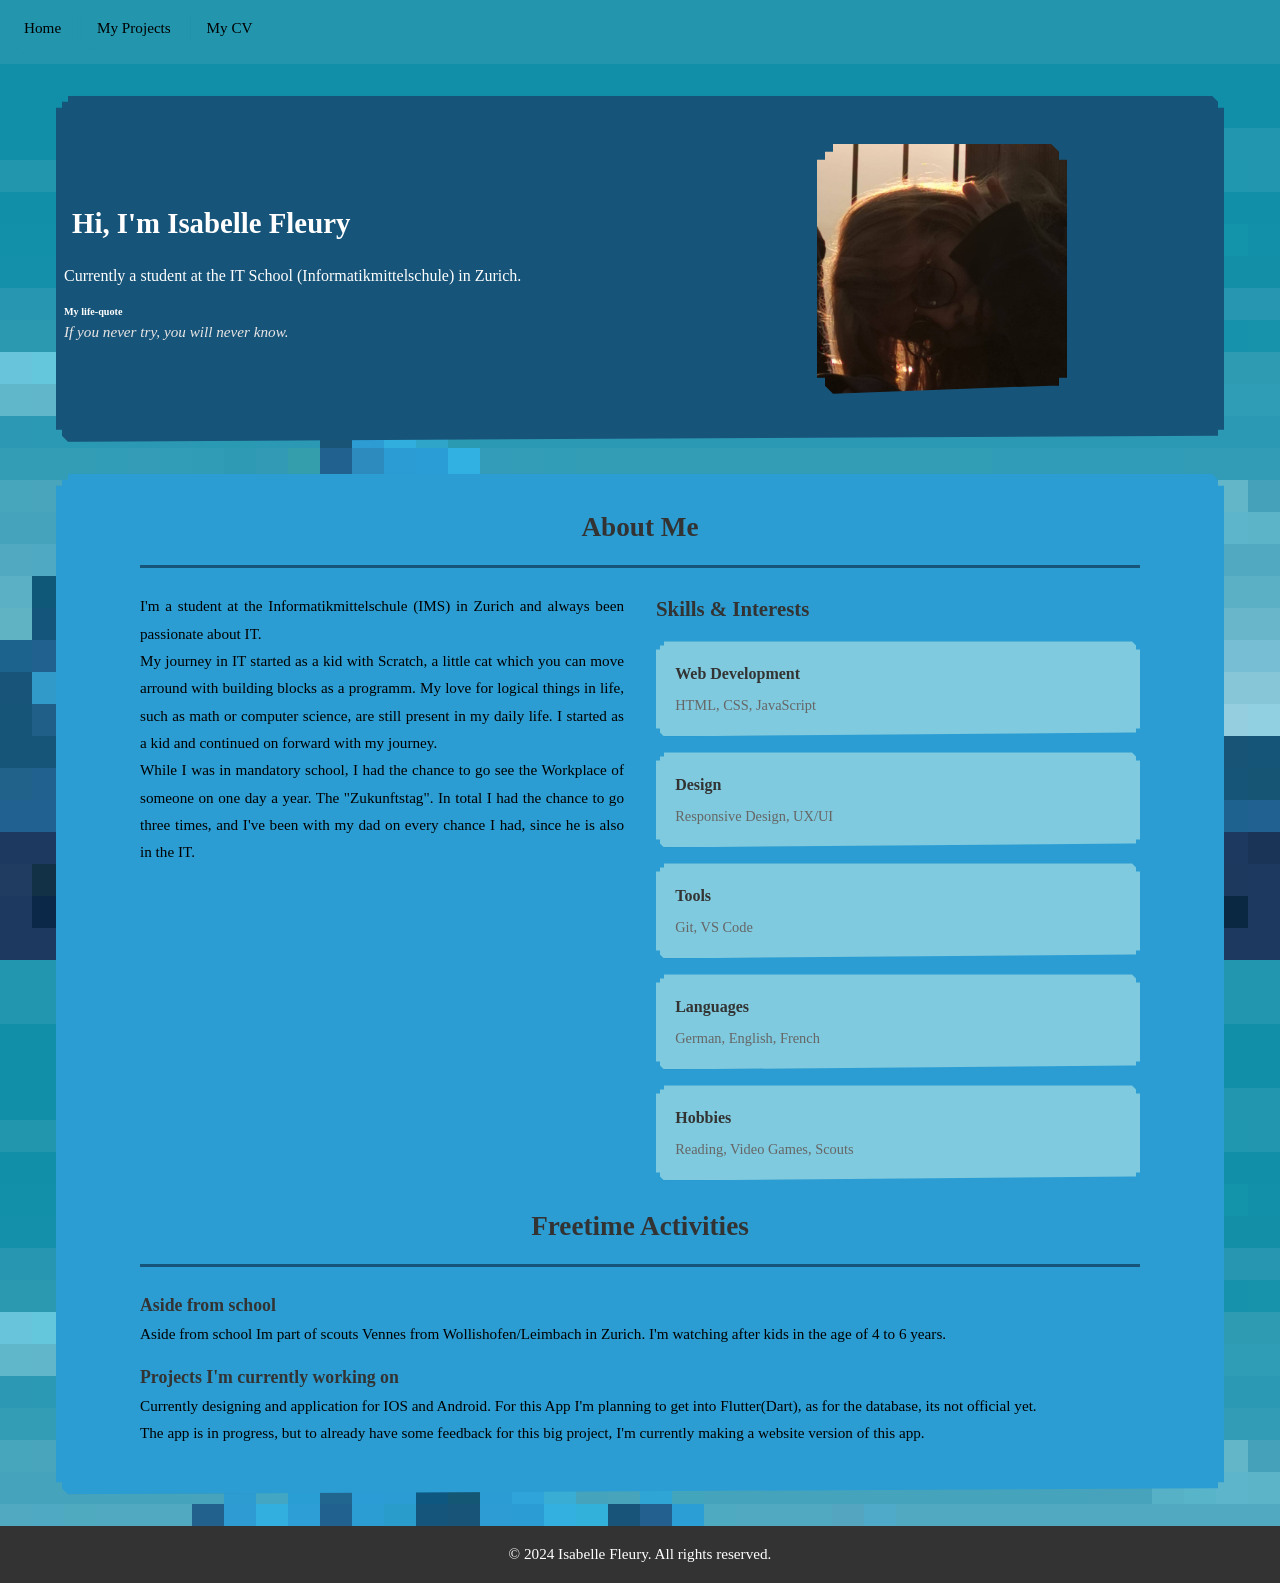
==== commit 809cbf41: "-" ====
--- a/index.html
+++ b/index.html
@@ -28,6 +28,7 @@
                     <p class="hero-subtitle">
                         Currently a student at the IT School (Informatikmittelschule) in Zurich.
                     </p>
+                    <h6>My life-quote</h6>
                     <p class="hero-tagline">If you never try, you will never know.</p>
                 </div>
                 <div class="hero-image">
--- a/style.css
+++ b/style.css
@@ -320,7 +320,7 @@
 
 .project-preview {
     width: 100%;
-    height: 140px;
+    height: 130px;
     object-fit: cover;
     border-radius: 0;
     overflow: hidden;
@@ -360,8 +360,10 @@
     inset: 0;
     display: none;
     justify-content: center;
-    align-items: center;
+    align-items: flex-start;
+    padding: 2rem 1rem;
     background-color: rgba(0, 0, 0, 0.5);
+    overflow-y: auto;
     z-index: 1000;
 }
 
@@ -601,8 +603,9 @@
     }
 
     .project-block {
-        width: 75px;
-        height: 75px;
+        width: 70px;
+        height: 70px;
+        padding: 5px;
     }
 
     .project-block:hover {
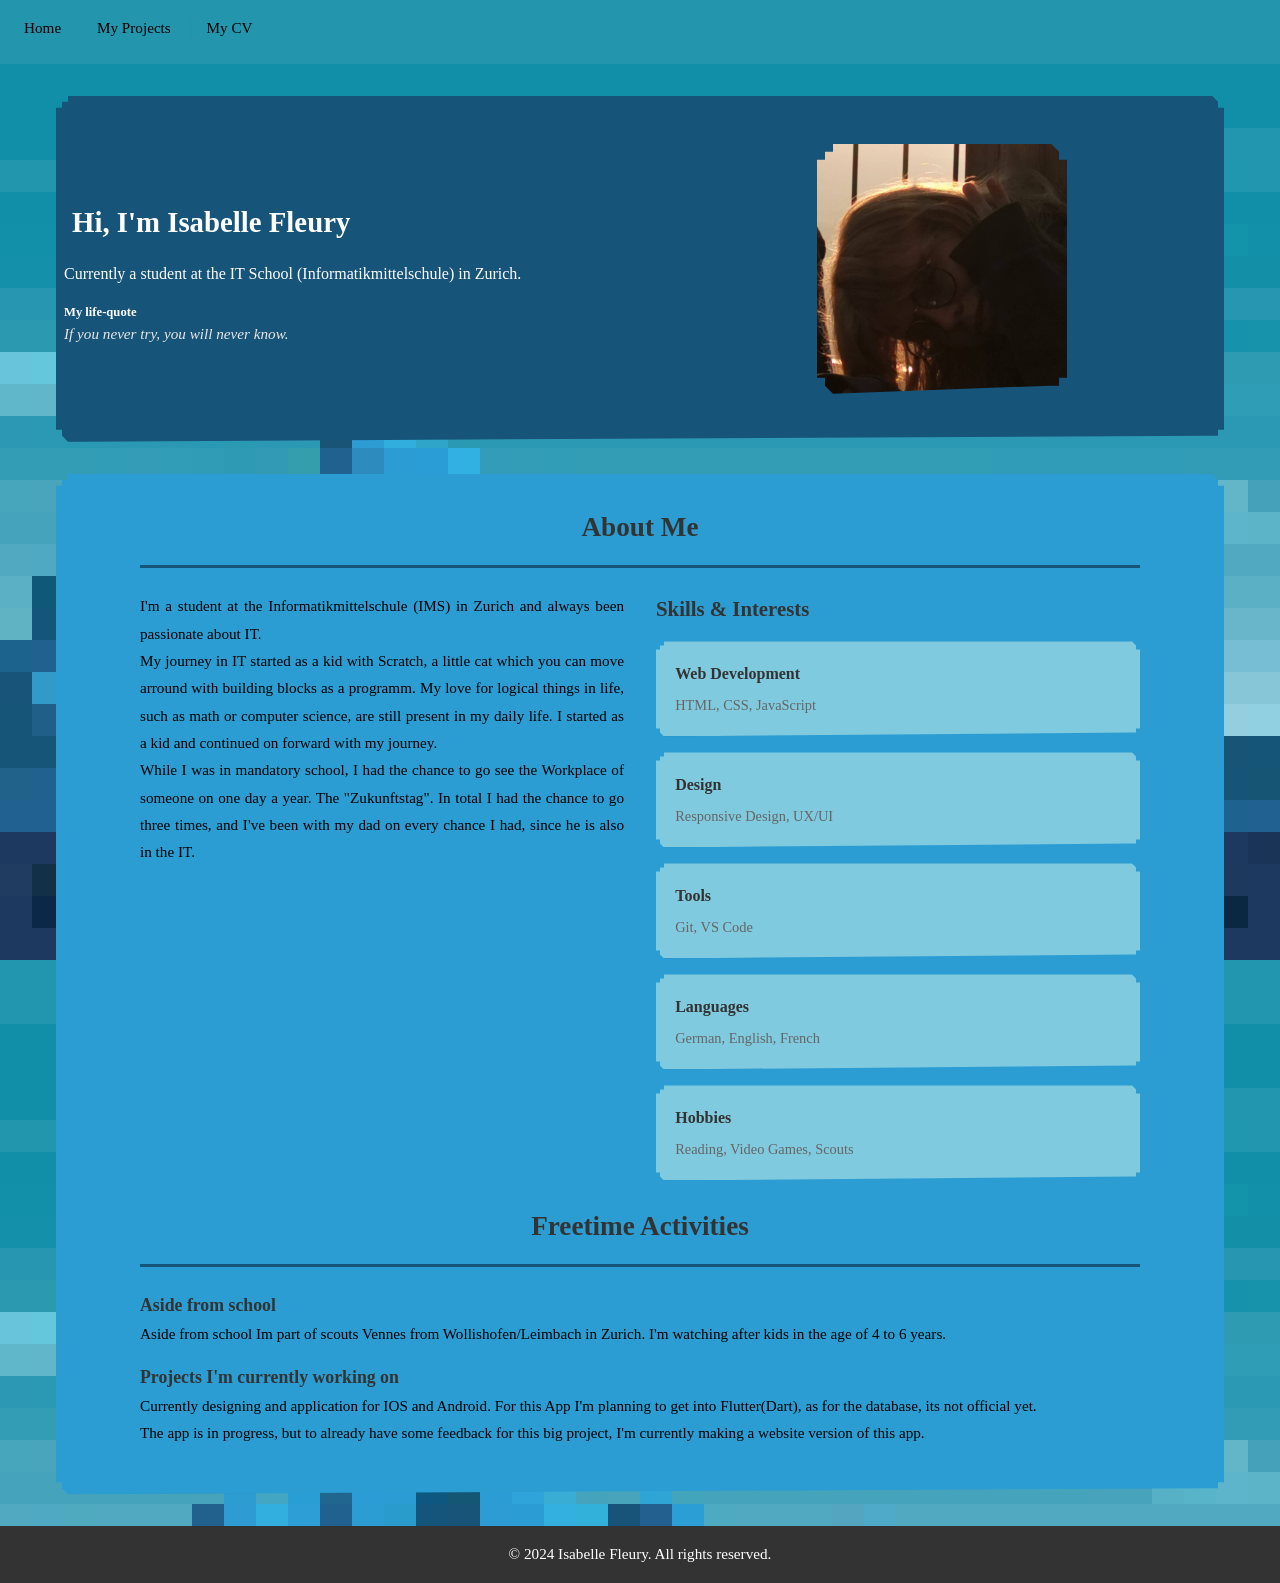
==== commit 743625ca: "." ====
--- a/index.html
+++ b/index.html
@@ -28,7 +28,7 @@
                     <p class="hero-subtitle">
                         Currently a student at the IT School (Informatikmittelschule) in Zurich.
                     </p>
-                    <h6>My life-quote</h6>
+                    <h5>My life-quote</h5>
                     <p class="hero-tagline">If you never try, you will never know.</p>
                 </div>
                 <div class="hero-image">
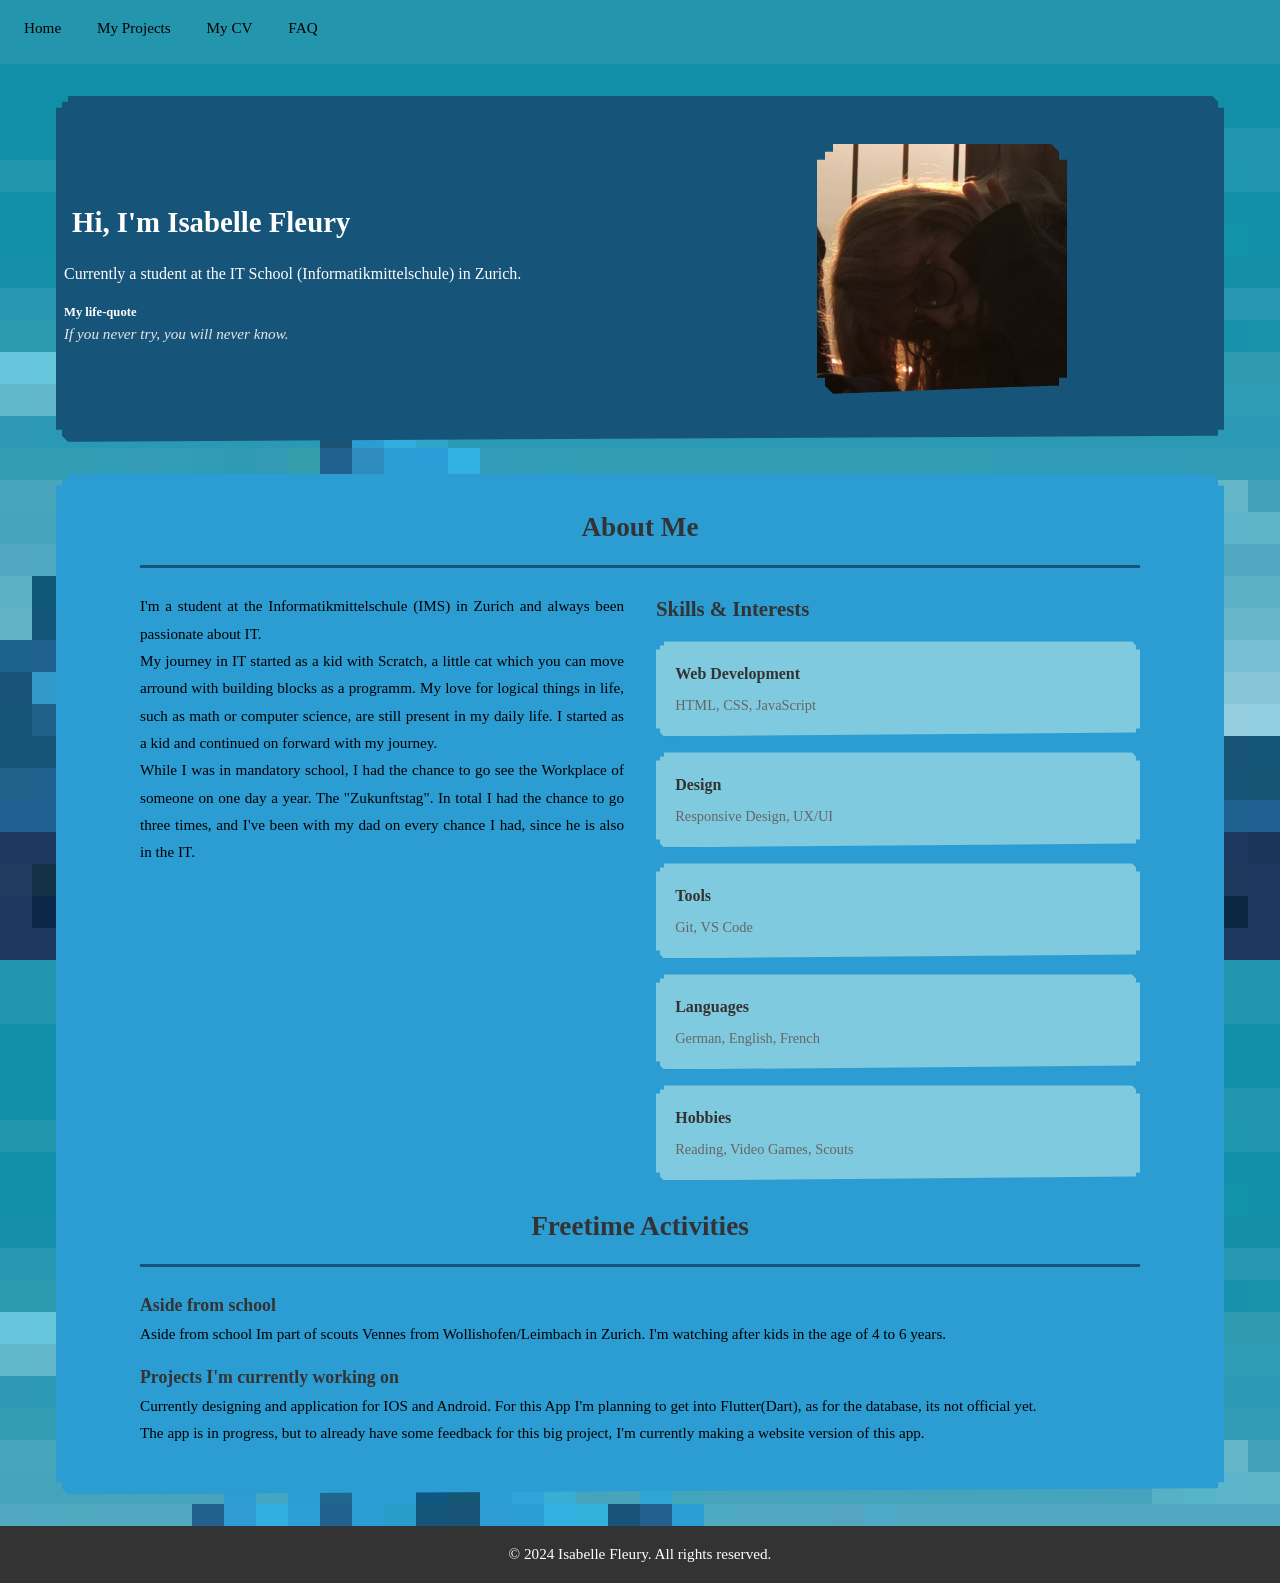
==== commit 0484b036: "faq" ====
--- a/index.html
+++ b/index.html
@@ -17,6 +17,7 @@
             <a class="nav-links" href="index.html">Home</a>
             <a class="nav-links" href="projects.html">My Projects</a>
             <a class="nav-links" href="cv.html">My CV</a>
+            <a class="nav-links" href="faq.html">FAQ</a>
         </div>
     </nav>
 
--- a/style.css
+++ b/style.css
@@ -766,4 +766,247 @@
 .pixel-button:active {
     transform: translate(0, 0);
     box-shadow: 2px 2px 0px rgba(0, 0, 0, 0.3);
+}
+
+
+/* CV Styles */
+
+.body-cv {
+    background: pink;
+    color: #2c2c2c;
+    font-family: 'Arial', sans-serif;
+    background-image: url("./img/pink-background.png");
+}
+
+
+.cv-template {
+    max-width: 1200px;
+    margin: 36px auto;
+    padding: 30px;
+
+    background: #fba8cb;
+    clip-path: polygon(0 8px, 4px 8px, 4px 4px, 8px 4px, 8px 0,
+            calc(100% - 8px) 0, calc(100% - 4px) 4px, calc(100% - 4px) 8px, 100% 8px,
+            100% calc(100% - 8px), calc(100% - 4px) calc(100% - 8px), calc(100% - 4px) calc(100% - 4px), calc(100% - 8px) calc(100% - 4px),
+            8px 100%, 4px calc(100% - 4px), 4px calc(100% - 8px), 0 calc(100% - 8px));
+    box-shadow: 0 4px 10px rgba(0, 0, 0, 0.12);
+}
+
+.profile-card {
+    text-align: center;
+    padding: 26px;
+    overflow: hidden;
+    clip-path: polygon(0 8px, 4px 8px, 4px 4px, 8px 4px, 8px 0,
+            calc(100% - 8px) 0, calc(100% - 4px) 4px, calc(100% - 4px) 8px, 100% 8px,
+            100% calc(100% - 8px), calc(100% - 4px) calc(100% - 8px), calc(100% - 4px) calc(100% - 4px), calc(100% - 8px) calc(100% - 4px),
+            8px 100%, 4px calc(100% - 4px), 4px calc(100% - 8px), 0 calc(100% - 8px));
+    box-shadow: 0 4px 10px rgba(0, 0, 0, 0.12);
+    margin-bottom: 28px;
+    background: #fbd9e8;
+}
+
+.profile-card h1 {
+    margin: 0 0 12px;
+    font-size: 2rem;
+    letter-spacing: 0.7px;
+}
+
+.profile-card .tagline {
+    margin: 0 0 12px;
+    color: #fba8cb;
+    font-style: italic;
+}
+
+.contact-info p {
+    margin: 6px 0;
+    font-size: 0.95rem;
+}
+
+.cv-grid {
+    display: grid;
+    gap: 22px;
+    grid-template-columns: 1fr 1fr;
+}
+
+.cv-section {
+    padding: 18px;
+    overflow: hidden;
+    clip-path: polygon(0 8px, 4px 8px, 4px 4px, 8px 4px, 8px 0,
+            calc(100% - 8px) 0, calc(100% - 4px) 4px, calc(100% - 4px) 8px, 100% 8px,
+            100% calc(100% - 8px), calc(100% - 4px) calc(100% - 8px), calc(100% - 4px) calc(100% - 4px), calc(100% - 8px) calc(100% - 4px),
+            8px 100%, 4px calc(100% - 4px), 4px calc(100% - 8px), 0 calc(100% - 8px));
+    box-shadow: 0 4px 10px rgba(0, 0, 0, 0.12);
+    background: #fbbbd7;
+}
+
+.cv-section h2 {
+    margin-top: 0;
+    color: #7d3db9;
+    letter-spacing: 0.5px;
+}
+
+.cv-section ul {
+    margin: 10px 0 0;
+    padding-left: 18px;
+}
+
+.cv-section ul li {
+    margin-bottom: 8px;
+}
+
+.item {
+    margin-bottom: 16px;
+}
+
+.item .meta {
+    margin: 6px 0;
+    color: #805db7;
+    font-size: 0.95rem;
+}
+
+.body-cv nav {
+    background-color: #fba8cb;
+}
+
+.body-cv nav a:hover {
+    background-color: #fbd9e8;
+    padding: 0.5rem;
+}
+
+@media (max-width: 760px) {
+    .cv-grid {
+        grid-template-columns: 1fr;
+    }
+}
+
+/* CV timeline */
+
+.timeline-section {
+    padding-top: 24px;
+    grid-column: 1 / -1;
+}
+
+.timeline {
+    position: relative;
+    padding: 40px 16px 16px;
+    min-height: 160px;
+}
+
+.timeline-line {
+    position: absolute;
+    left: 16px;
+    right: 16px;
+    top: 52%;
+    height: 4px;
+    background: rgba(0, 0, 0, 0.12);
+    border-radius: 999px;
+}
+
+.timeline-markers {
+    position: relative;
+    display: grid;
+    grid-template-columns: repeat(auto-fit, minmax(0, 1fr));
+    gap: 0;
+    padding-bottom: 16px;
+}
+
+.timeline-marker {
+    position: relative;
+    text-align: center;
+}
+
+.timeline-marker::before {
+    content: '';
+    position: absolute;
+    top: 50%;
+    left: 50%;
+    transform: translate(-50%, -50%);
+    /* make a short vertical line instead of a dot */
+    width: 2px;
+    height: 32px;
+    border-radius: 2px;
+    background: linear-gradient(180deg, #8a44d8, #6c2cb1);
+    box-shadow: 0 0 0 6px rgba(125, 61, 185, 0.06);
+}
+
+.timeline-marker span {
+    position: absolute;
+    /* place the year above the line */
+    bottom: calc(100% + 8px);
+    left: 50%;
+    transform: translateX(-50%);
+    font-size: 0.75rem;
+    color: #4a4a4a;
+}
+
+.timeline-items {
+    position: absolute;
+    left: 16px;
+    right: 16px;
+    top: calc(52% + 24px);
+    height: 60px;
+}
+
+.timeline-item {
+    position: absolute;
+    left: var(--timeline-start, 0);
+    width: var(--timeline-width, 10px);
+    min-width: 10px;
+    margin-right: 4px;
+    height: 10px;
+    box-shadow: 0 4px 10px rgba(0, 0, 0, 0.14);
+    cursor: default;
+    transition: transform 0.2s ease, box-shadow 0.2s ease;
+}
+
+.timeline-item.school {
+    top: 0;
+    background: linear-gradient(135deg, #8a44d8, #6c2cb1);
+}
+
+.timeline-item.work {
+    top: 28px;
+    background: linear-gradient(135deg, #b4e3ff, #8dc8ff);
+}
+
+.timeline-item:hover {
+    transform: translateY(-50%) scale(1.05);
+    box-shadow: 0 6px 14px rgba(0, 0, 0, 0.18);
+}
+
+.timeline-school-button {
+    top: 0;
+    background: linear-gradient(135deg, #8a44d8, #6c2cb1);
+    border: none;
+}
+
+
+.timeline-work-button {
+    top: 28px;
+    background: linear-gradient(135deg, #b4e3ff, #8dc8ff);
+    border: none;
+}
+
+.timeline-item::after {
+    content: attr(data-title);
+    position: absolute;
+    bottom: 140%;
+    left: 50%;
+    transform: translateX(-50%) translateY(10px);
+    white-space: nowrap;
+    background: rgba(34, 34, 34, 0.95);
+    color: #fff;
+    padding: 8px 12px;
+    border-radius: 10px;
+    font-size: 0.78rem;
+    opacity: 0;
+    visibility: hidden;
+    pointer-events: none;
+    transition: opacity 0.16s ease, transform 0.16s ease;
+}
+
+.timeline-item:hover::after {
+    opacity: 1;
+    visibility: visible;
+    transform: translateX(-50%) translateY(0);
 }
